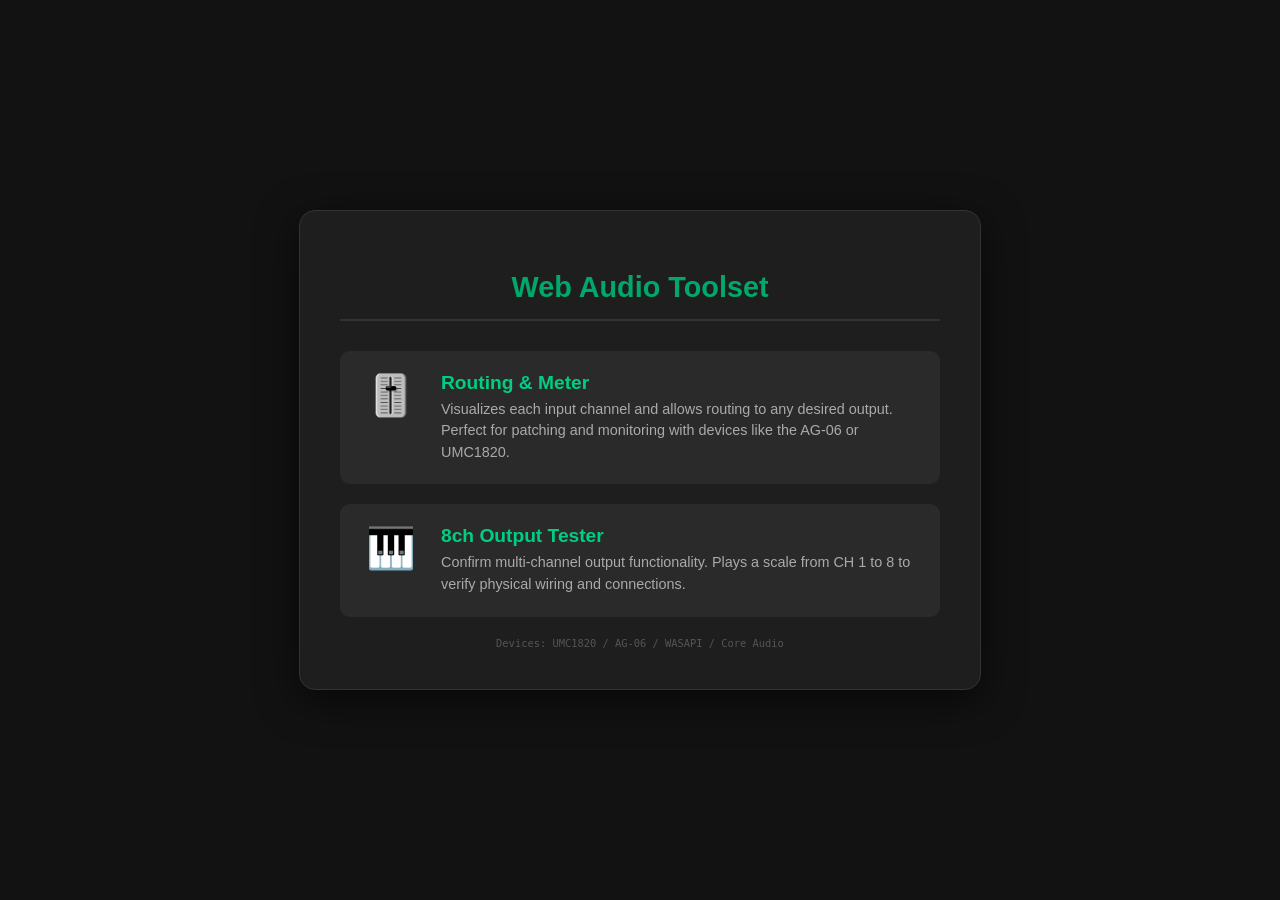
==== index.html @ 83937126 "initial commit" ====
<!DOCTYPE html>
<html lang="ja">
<head>
    <meta charset="UTF-8">
    <meta name="viewport" content="width=device-width, initial-scale=1.0">
    <title>Web Audio Control Center</title>
    <style>
        body { font-family: 'Inter', 'Segoe UI', sans-serif; background: #121212; color: #eee; display: flex; flex-direction: column; align-items: center; justify-content: center; min-height: 100vh; margin: 0; }
        .container { background: #1e1e1e; padding: 40px; border-radius: 16px; box-shadow: 0 10px 40px rgba(0,0,0,0.6); border: 1px solid #333; width: fit-content; max-width: 600px; text-align: center; }
        h1 { color: #00a86b; font-size: 1.8em; margin-bottom: 30px; border-bottom: 2px solid #333; padding-bottom: 15px; }
        
        .tool-link { display: flex; align-items: flex-start; text-decoration: none; color: inherit; background: #2a2a2a; padding: 20px; border-radius: 10px; margin-bottom: 20px; transition: transform 0.2s, background 0.2s; border: 1px solid transparent; text-align: left; }
        .tool-link:hover { transform: translateY(-3px); background: #333; border-color: #00a86b; }
        
        .icon { font-size: 2.5em; margin-right: 20px; min-width: 60px; text-align: center; }
        .details h2 { margin: 0 0 5px 0; font-size: 1.2em; color: #00cf83; }
        .details p { margin: 0; font-size: 0.9em; color: #aaa; line-height: 1.5; }

        .footer { margin-top: 20px; font-size: 0.8em; color: #555; font-family: monospace; }
    </style>
</head>
<body>

    <div class="container">
        <h1>Web Audio Toolset</h1>

        <a href="input_levelmeter_routing.html" class="tool-link">
            <div class="icon">🎚️</div>
            <div class="details">
                <h2>Routing & Meter</h2>
                <p>Visualizes each input channel and allows routing to any desired output. Perfect for patching and monitoring with devices like the AG-06 or UMC1820.</p>
            </div>
        </a>

        <a href="output_max8ch.html" class="tool-link">
            <div class="icon">🎹</div>
            <div class="details">
                <h2>8ch Output Tester</h2>
                <p>Confirm multi-channel output functionality. Plays a scale from CH 1 to 8 to verify physical wiring and connections.</p>
            </div>
        </a>

        <div class="footer">
            Devices: UMC1820 / AG-06 / WASAPI / Core Audio
        </div>
    </div>

</body>
</html>
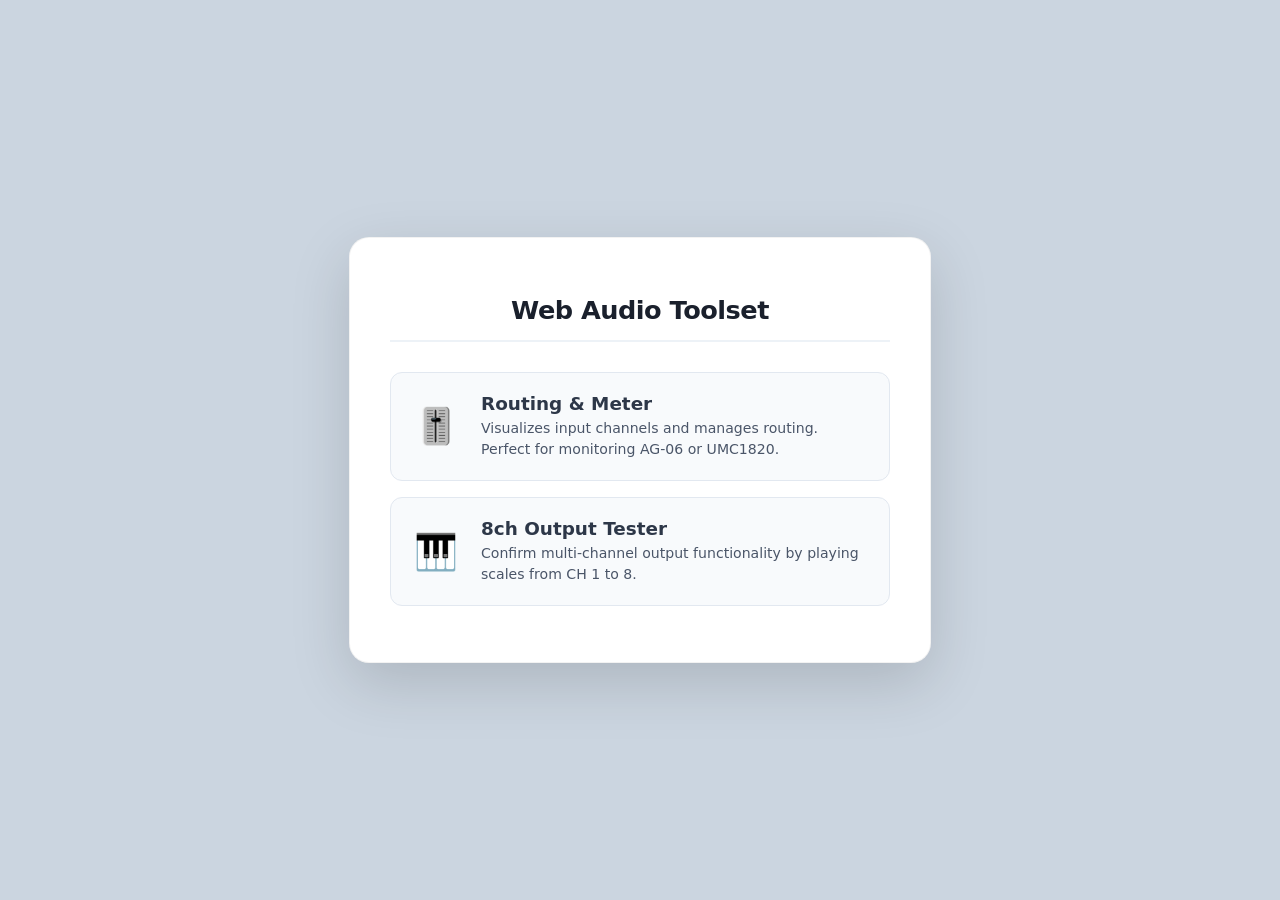
==== commit 5e1a8e23: "upadte design" ====
--- a/index.html
+++ b/index.html
@@ -1,49 +1,116 @@
 <!DOCTYPE html>
 <html lang="ja">
-<head>
+  <head>
     <meta charset="UTF-8">
     <meta name="viewport" content="width=device-width, initial-scale=1.0">
     <title>Web Audio Control Center</title>
     <style>
-        body { font-family: 'Inter', 'Segoe UI', sans-serif; background: #121212; color: #eee; display: flex; flex-direction: column; align-items: center; justify-content: center; min-height: 100vh; margin: 0; }
-        .container { background: #1e1e1e; padding: 40px; border-radius: 16px; box-shadow: 0 10px 40px rgba(0,0,0,0.6); border: 1px solid #333; width: fit-content; max-width: 600px; text-align: center; }
-        h1 { color: #00a86b; font-size: 1.8em; margin-bottom: 30px; border-bottom: 2px solid #333; padding-bottom: 15px; }
-        
-        .tool-link { display: flex; align-items: flex-start; text-decoration: none; color: inherit; background: #2a2a2a; padding: 20px; border-radius: 10px; margin-bottom: 20px; transition: transform 0.2s, background 0.2s; border: 1px solid transparent; text-align: left; }
-        .tool-link:hover { transform: translateY(-3px); background: #333; border-color: #00a86b; }
-        
-        .icon { font-size: 2.5em; margin-right: 20px; min-width: 60px; text-align: center; }
-        .details h2 { margin: 0 0 5px 0; font-size: 1.2em; color: #00cf83; }
-        .details p { margin: 0; font-size: 0.9em; color: #aaa; line-height: 1.5; }
+     body {
+       font-family: 'Inter', 'Segoe UI', system-ui, sans-serif;
+       background: #cbd5e0;
+       color: #2d3748; 
+       display: flex;
+       flex-direction: column; 
+       align-items: center;
+       justify-content: center; 
+       min-height: 100vh;
+       margin: 0;
+     }
 
-        .footer { margin-top: 20px; font-size: 0.8em; color: #555; font-family: monospace; }
+     .container {
+       background: #ffffff; 
+       padding: 40px; 
+       border-radius: 20px;
+       box-shadow: 0 20px 60px rgba(0,0,0,0.15); 
+       border: 1px solid rgba(0,0,0,0.05);
+       width: 90%; 
+       max-width: 500px; 
+       text-align: center;
+     }
+
+     h1 { 
+       color: #1a202c;
+       font-size: 1.6em; 
+       margin-bottom: 30px;
+       border-bottom: 2px solid #edf2f7; 
+       padding-bottom: 15px;
+       letter-spacing: -0.5px;
+       font-weight: 800;
+     }
+
+     .tool-link {
+       display: flex; 
+       align-items: center; 
+       text-decoration: none;
+       color: inherit; 
+       background: #f8fafc; 
+       padding: 20px;
+       border-radius: 12px; 
+       margin-bottom: 16px;
+       transition: all 0.2s ease;
+       border: 1px solid #e2e8f0; 
+       text-align: left;
+     }
+
+     .tool-link:hover { 
+       transform: translateY(-4px); 
+       background: #fff; 
+       border-color: #1a202c; 
+       box-shadow: 0 12px 30px rgba(0, 0, 0, 0.2); 
+     }
+
+     .icon { 
+       font-size: 2.2em; 
+       margin-right: 20px; 
+       min-width: 50px; 
+       text-align: center;
+     }
+
+     .details h2 { 
+       margin: 0 0 4px 0; 
+       font-size: 1.15em; 
+       color: #2d3748;
+       font-weight: 700;
+     }
+
+     .details p { 
+       margin: 0; 
+       font-size: 0.88em; 
+       color: #4a5568; 
+       line-height: 1.5; 
+     }
+
+     .footer { 
+       margin-top: 25px; 
+       font-size: 0.75em; 
+       color: #718096; 
+       font-family: 'SFMono-Regular', Consolas, monospace; 
+       letter-spacing: 0.5px;
+     }
     </style>
-</head>
-<body>
+  </head>
+  <body>
 
     <div class="container">
-        <h1>Web Audio Toolset</h1>
+      <h1>Web Audio Toolset</h1>
 
-        <a href="input_levelmeter_routing.html" class="tool-link">
-            <div class="icon">🎚️</div>
-            <div class="details">
-                <h2>Routing & Meter</h2>
-                <p>Visualizes each input channel and allows routing to any desired output. Perfect for patching and monitoring with devices like the AG-06 or UMC1820.</p>
-            </div>
-        </a>
+      <a href="input_levelmeter_routing.html" class="tool-link">
+        <div class="icon">🎚️</div>
+        <div class="details">
+          <h2>Routing & Meter</h2>
+          <p>Visualizes input channels and manages routing. Perfect for monitoring AG-06 or UMC1820.</p>
+        </div>
+      </a>
 
-        <a href="output_max8ch.html" class="tool-link">
-            <div class="icon">🎹</div>
-            <div class="details">
-                <h2>8ch Output Tester</h2>
-                <p>Confirm multi-channel output functionality. Plays a scale from CH 1 to 8 to verify physical wiring and connections.</p>
-            </div>
-        </a>
+      <a href="output_max8ch.html" class="tool-link">
+        <div class="icon">🎹</div>
+        <div class="details">
+          <h2>8ch Output Tester</h2>
+          <p>Confirm multi-channel output functionality by playing scales from CH 1 to 8.</p>
+        </div>
+      </a>
 
-        <div class="footer">
-            Devices: UMC1820 / AG-06 / WASAPI / Core Audio
-        </div>
     </div>
 
-</body>
+  </body>
 </html>
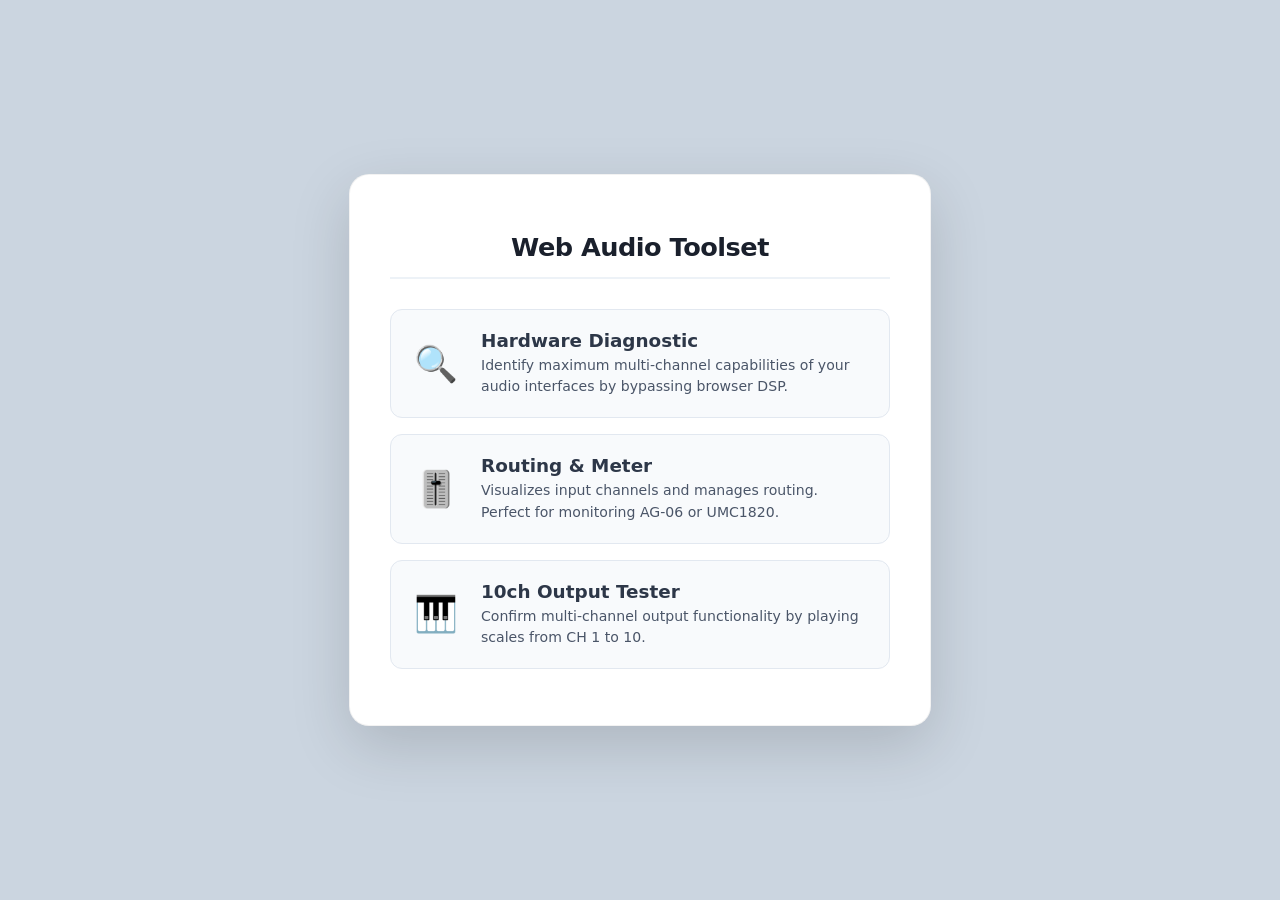
==== commit 679a3c7c: "(update) channge filename, add simple app for detecting audio device" ====
--- a/index.html
+++ b/index.html
@@ -8,83 +8,83 @@
      body {
        font-family: 'Inter', 'Segoe UI', system-ui, sans-serif;
        background: #cbd5e0;
-       color: #2d3748; 
+       color: #2d3748;
        display: flex;
-       flex-direction: column; 
+       flex-direction: column;
        align-items: center;
-       justify-content: center; 
+       justify-content: center;
        min-height: 100vh;
        margin: 0;
      }
 
      .container {
-       background: #ffffff; 
-       padding: 40px; 
+       background: #ffffff;
+       padding: 40px;
        border-radius: 20px;
-       box-shadow: 0 20px 60px rgba(0,0,0,0.15); 
+       box-shadow: 0 20px 60px rgba(0,0,0,0.15);
        border: 1px solid rgba(0,0,0,0.05);
-       width: 90%; 
-       max-width: 500px; 
+       width: 90%;
+       max-width: 500px;
        text-align: center;
      }
 
-     h1 { 
+     h1 {
        color: #1a202c;
-       font-size: 1.6em; 
+       font-size: 1.6em;
        margin-bottom: 30px;
-       border-bottom: 2px solid #edf2f7; 
+       border-bottom: 2px solid #edf2f7;
        padding-bottom: 15px;
        letter-spacing: -0.5px;
        font-weight: 800;
      }
 
      .tool-link {
-       display: flex; 
-       align-items: center; 
+       display: flex;
+       align-items: center;
        text-decoration: none;
-       color: inherit; 
-       background: #f8fafc; 
+       color: inherit;
+       background: #f8fafc;
        padding: 20px;
-       border-radius: 12px; 
+       border-radius: 12px;
        margin-bottom: 16px;
        transition: all 0.2s ease;
-       border: 1px solid #e2e8f0; 
+       border: 1px solid #e2e8f0;
        text-align: left;
      }
 
-     .tool-link:hover { 
-       transform: translateY(-4px); 
-       background: #fff; 
-       border-color: #1a202c; 
-       box-shadow: 0 12px 30px rgba(0, 0, 0, 0.2); 
+     .tool-link:hover {
+       transform: translateY(-4px);
+       background: #fff;
+       border-color: #1a202c;
+       box-shadow: 0 12px 30px rgba(0, 0, 0, 0.2);
      }
 
-     .icon { 
-       font-size: 2.2em; 
-       margin-right: 20px; 
-       min-width: 50px; 
+     .icon {
+       font-size: 2.2em;
+       margin-right: 20px;
+       min-width: 50px;
        text-align: center;
      }
 
-     .details h2 { 
-       margin: 0 0 4px 0; 
-       font-size: 1.15em; 
+     .details h2 {
+       margin: 0 0 4px 0;
+       font-size: 1.15em;
        color: #2d3748;
        font-weight: 700;
      }
 
-     .details p { 
-       margin: 0; 
-       font-size: 0.88em; 
-       color: #4a5568; 
-       line-height: 1.5; 
+     .details p {
+       margin: 0;
+       font-size: 0.88em;
+       color: #4a5568;
+       line-height: 1.5;
      }
 
-     .footer { 
-       margin-top: 25px; 
-       font-size: 0.75em; 
-       color: #718096; 
-       font-family: 'SFMono-Regular', Consolas, monospace; 
+     .footer {
+       margin-top: 25px;
+       font-size: 0.75em;
+       color: #718096;
+       font-family: 'SFMono-Regular', Consolas, monospace;
        letter-spacing: 0.5px;
      }
     </style>
@@ -94,6 +94,14 @@
     <div class="container">
       <h1>Web Audio Toolset</h1>
 
+      <a href="audio_diagnostic.html" class="tool-link">
+        <div class="icon">🔍</div>
+        <div class="details">
+          <h2>Hardware Diagnostic</h2>
+          <p>Identify maximum multi-channel capabilities of your audio interfaces by bypassing browser DSP.</p>
+        </div>
+      </a>
+
       <a href="input_levelmeter_routing.html" class="tool-link">
         <div class="icon">🎚️</div>
         <div class="details">
@@ -102,15 +110,15 @@
         </div>
       </a>
 
-      <a href="output_max8ch.html" class="tool-link">
+      <a href="output_max10ch.html" class="tool-link">
         <div class="icon">🎹</div>
         <div class="details">
-          <h2>8ch Output Tester</h2>
-          <p>Confirm multi-channel output functionality by playing scales from CH 1 to 8.</p>
+          <h2>10ch Output Tester</h2>
+          <p>Confirm multi-channel output functionality by playing scales from CH 1 to 10.</p>
         </div>
       </a>
 
     </div>
 
   </body>
-</html>+</html>
